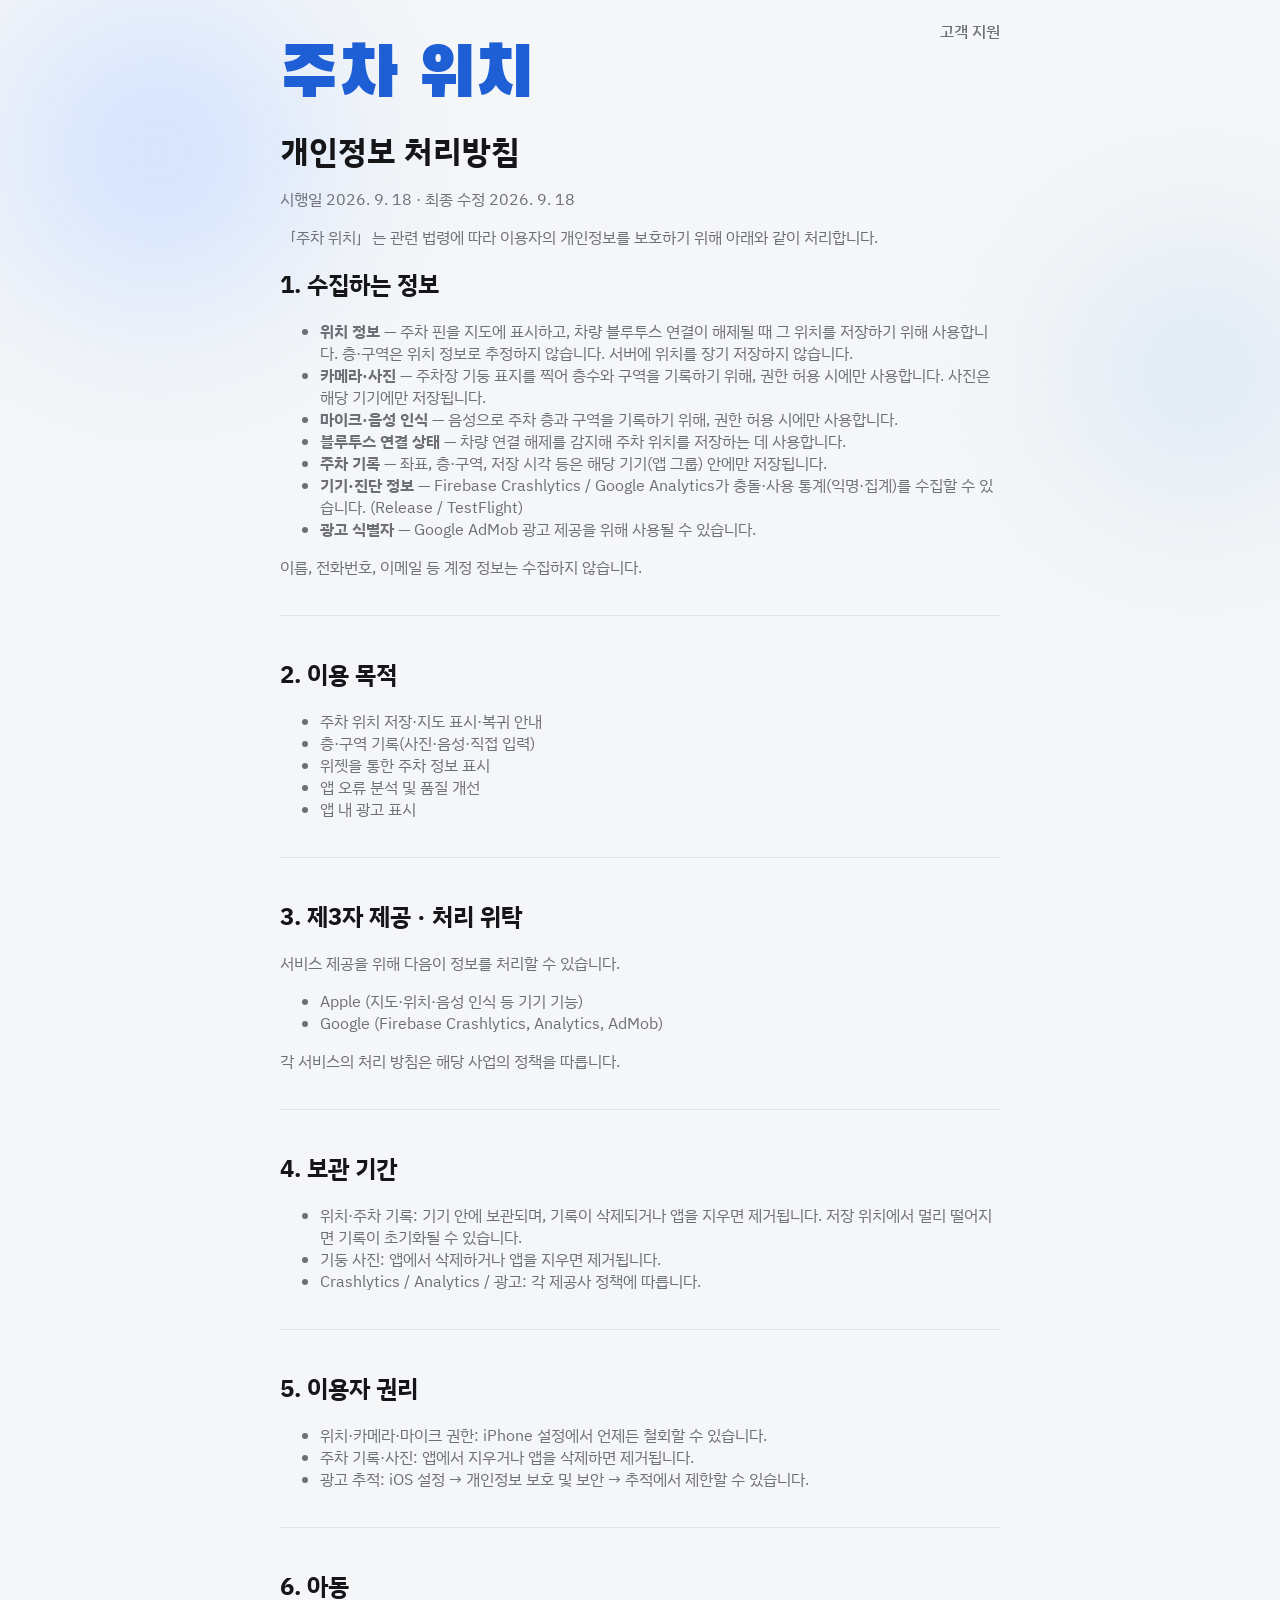
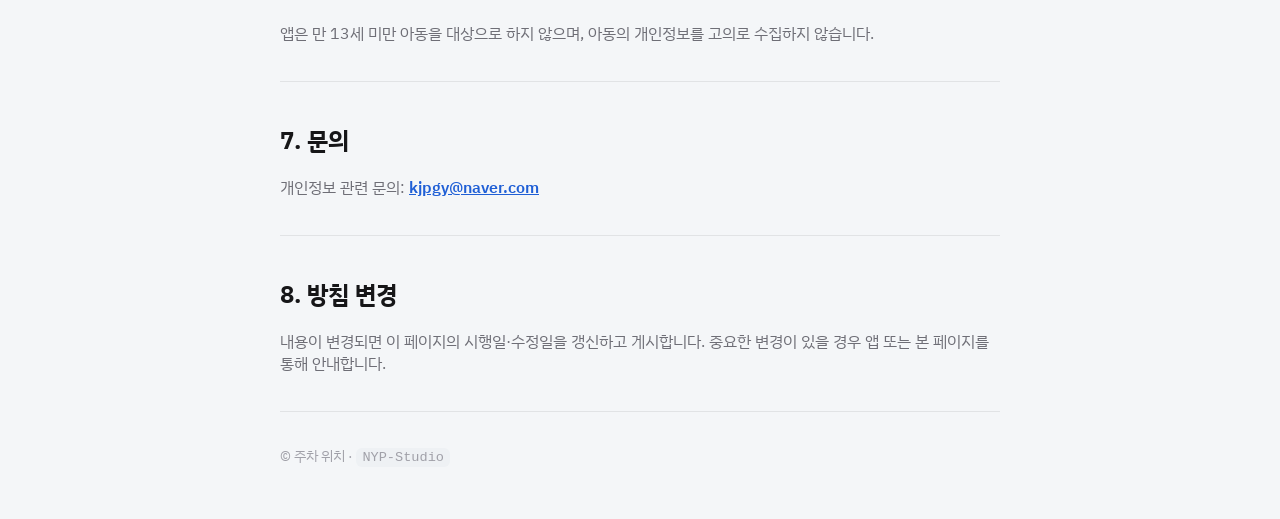
==== privacy.html @ a735e763 "주차 위치 App Store 고객지원·개인정보 페이지를 추가한다. Co-authored-by: Cursor <cursoragent@cursor.com>" ====
<!DOCTYPE html>
<html lang="ko">
<head>
  <meta charset="utf-8" />
  <meta name="viewport" content="width=device-width, initial-scale=1" />
  <meta name="color-scheme" content="light dark" />
  <meta name="theme-color" media="(prefers-color-scheme: light)" content="#f4f6f8" />
  <meta name="theme-color" media="(prefers-color-scheme: dark)" content="#121214" />
  <title>주차 위치 · 개인정보 처리방침</title>
  <meta name="description" content="주차 위치 앱 개인정보 처리방침" />
  <base href="/carlocation/" />
  <link rel="preconnect" href="https://fonts.googleapis.com" />
  <link rel="preconnect" href="https://fonts.gstatic.com" crossorigin />
  <link href="https://fonts.googleapis.com/css2?family=Black+Han+Sans&family=IBM+Plex+Sans+KR:wght@400;500;600;700&display=swap" rel="stylesheet" />
  <link rel="stylesheet" href="/carlocation/styles.css" />
  <style>
    html, body { margin: 0; background: #f4f6f8; color: #161618; font-family: "IBM Plex Sans KR", "Apple SD Gothic Neo", sans-serif; }
    .atmosphere { position: fixed; inset: 0; pointer-events: none; z-index: 0; overflow: hidden; }
    .blob-a, .blob-b { position: absolute; border-radius: 50%; filter: blur(48px); }
    .blob-a { width: 70vw; max-width: 520px; height: 70vw; max-height: 520px; top: -12%; left: -8%; background: radial-gradient(circle, #cfe0ff, transparent 68%); }
    .blob-b { width: 55vw; max-width: 420px; height: 55vw; max-height: 420px; right: -10%; top: 18%; background: radial-gradient(circle, #dce8f4, transparent 70%); }
    .topbar, .stage, .site-foot { position: relative; z-index: 1; width: min(720px, calc(100% - 2rem)); margin: 0 auto; }
    .topbar { padding: 1.25rem 0 0; display: flex; justify-content: flex-end; }
    .privacy-link { color: #6e6e76; text-decoration: none; font-weight: 500; }
    .brand-mark { margin: 0 0 1.1rem; font-family: "Black Han Sans", sans-serif; font-size: clamp(2.6rem, 9vw, 4.4rem); line-height: 1; color: #1f5fd6; }
    h1 { margin: 0 0 0.85rem; font-size: clamp(1.55rem, 4.2vw, 2rem); }
    .lead, .meta, .policy p, .policy ul { color: #6e6e76; }
    .policy section { padding: 1.35rem 0; border-top: 1px solid rgba(22,22,24,0.08); }
    .policy section:first-child { border-top: none; padding-top: 0; }
    .policy a { color: #1f5fd6; font-weight: 600; }
    .site-foot { padding: 1.25rem 0 2.5rem; border-top: 1px solid rgba(22,22,24,0.08); color: #a0a0a8; font-size: 0.85rem; }
    code { background: #eef1f4; padding: 0.12rem 0.4rem; border-radius: 6px; }
    @media (prefers-color-scheme: dark) {
      html, body { background: #121214; color: #f2f1ef; }
      .privacy-link, .lead, .meta, .policy p, .policy ul { color: #a8a8b0; }
      .brand-mark, .policy a { color: #7aa7ff; }
      .policy section, .site-foot { border-color: rgba(242,241,239,0.1); }
      .site-foot { color: #7a7a84; }
      code { background: #26262a; }
      .blob-a { background: radial-gradient(circle, #1a3260, transparent 68%); }
      .blob-b { background: radial-gradient(circle, #1e2836, transparent 70%); }
    }
  </style>
</head>
<body class="page-privacy">
  <div class="atmosphere" aria-hidden="true">
    <span class="blob blob-a"></span>
    <span class="blob blob-b"></span>
    <span class="grain"></span>
  </div>

  <header class="topbar">
    <a class="privacy-link" href="index.html">고객 지원</a>
  </header>

  <main class="stage stage-doc">
    <section class="hero hero-compact">
      <p class="brand-mark reveal" style="--d:0s">주차 위치</p>
      <h1 class="reveal" style="--d:0.08s">개인정보 처리방침</h1>
      <p class="meta reveal" style="--d:0.16s">시행일 2026. 9. 18 · 최종 수정 2026. 9. 18</p>
      <p class="lead reveal" style="--d:0.2s">
        「주차 위치」는 관련 법령에 따라 이용자의 개인정보를 보호하기 위해 아래와 같이 처리합니다.
      </p>
    </section>

    <article class="policy reveal" style="--d:0.28s">
      <section>
        <h2>1. 수집하는 정보</h2>
        <ul>
          <li><strong>위치 정보</strong> — 주차 핀을 지도에 표시하고, 차량 블루투스 연결이 해제될 때 그 위치를 저장하기 위해 사용합니다. 층·구역은 위치 정보로 추정하지 않습니다. 서버에 위치를 장기 저장하지 않습니다.</li>
          <li><strong>카메라·사진</strong> — 주차장 기둥 표지를 찍어 층수와 구역을 기록하기 위해, 권한 허용 시에만 사용합니다. 사진은 해당 기기에만 저장됩니다.</li>
          <li><strong>마이크·음성 인식</strong> — 음성으로 주차 층과 구역을 기록하기 위해, 권한 허용 시에만 사용합니다.</li>
          <li><strong>블루투스 연결 상태</strong> — 차량 연결 해제를 감지해 주차 위치를 저장하는 데 사용합니다.</li>
          <li><strong>주차 기록</strong> — 좌표, 층·구역, 저장 시각 등은 해당 기기(앱 그룹) 안에만 저장됩니다.</li>
          <li><strong>기기·진단 정보</strong> — Firebase Crashlytics / Google Analytics가 충돌·사용 통계(익명·집계)를 수집할 수 있습니다. (Release / TestFlight)</li>
          <li><strong>광고 식별자</strong> — Google AdMob 광고 제공을 위해 사용될 수 있습니다.</li>
        </ul>
        <p>이름, 전화번호, 이메일 등 계정 정보는 수집하지 않습니다.</p>
      </section>

      <section>
        <h2>2. 이용 목적</h2>
        <ul>
          <li>주차 위치 저장·지도 표시·복귀 안내</li>
          <li>층·구역 기록(사진·음성·직접 입력)</li>
          <li>위젯을 통한 주차 정보 표시</li>
          <li>앱 오류 분석 및 품질 개선</li>
          <li>앱 내 광고 표시</li>
        </ul>
      </section>

      <section>
        <h2>3. 제3자 제공 · 처리 위탁</h2>
        <p>서비스 제공을 위해 다음이 정보를 처리할 수 있습니다.</p>
        <ul>
          <li>Apple (지도·위치·음성 인식 등 기기 기능)</li>
          <li>Google (Firebase Crashlytics, Analytics, AdMob)</li>
        </ul>
        <p>각 서비스의 처리 방침은 해당 사업의 정책을 따릅니다.</p>
      </section>

      <section>
        <h2>4. 보관 기간</h2>
        <ul>
          <li>위치·주차 기록: 기기 안에 보관되며, 기록이 삭제되거나 앱을 지우면 제거됩니다. 저장 위치에서 멀리 떨어지면 기록이 초기화될 수 있습니다.</li>
          <li>기둥 사진: 앱에서 삭제하거나 앱을 지우면 제거됩니다.</li>
          <li>Crashlytics / Analytics / 광고: 각 제공사 정책에 따릅니다.</li>
        </ul>
      </section>

      <section>
        <h2>5. 이용자 권리</h2>
        <ul>
          <li>위치·카메라·마이크 권한: iPhone 설정에서 언제든 철회할 수 있습니다.</li>
          <li>주차 기록·사진: 앱에서 지우거나 앱을 삭제하면 제거됩니다.</li>
          <li>광고 추적: iOS 설정 → 개인정보 보호 및 보안 → 추적에서 제한할 수 있습니다.</li>
        </ul>
      </section>

      <section>
        <h2>6. 아동</h2>
        <p>앱은 만 13세 미만 아동을 대상으로 하지 않으며, 아동의 개인정보를 고의로 수집하지 않습니다.</p>
      </section>

      <section>
        <h2>7. 문의</h2>
        <p>개인정보 관련 문의: <a href="mailto:kjpgy@naver.com">kjpgy@naver.com</a></p>
      </section>

      <section>
        <h2>8. 방침 변경</h2>
        <p>내용이 변경되면 이 페이지의 시행일·수정일을 갱신하고 게시합니다. 중요한 변경이 있을 경우 앱 또는 본 페이지를 통해 안내합니다.</p>
      </section>
    </article>
  </main>

  <footer class="site-foot">
    <p>© 주차 위치 · <code>NYP-Studio</code></p>
  </footer>
</body>
</html>
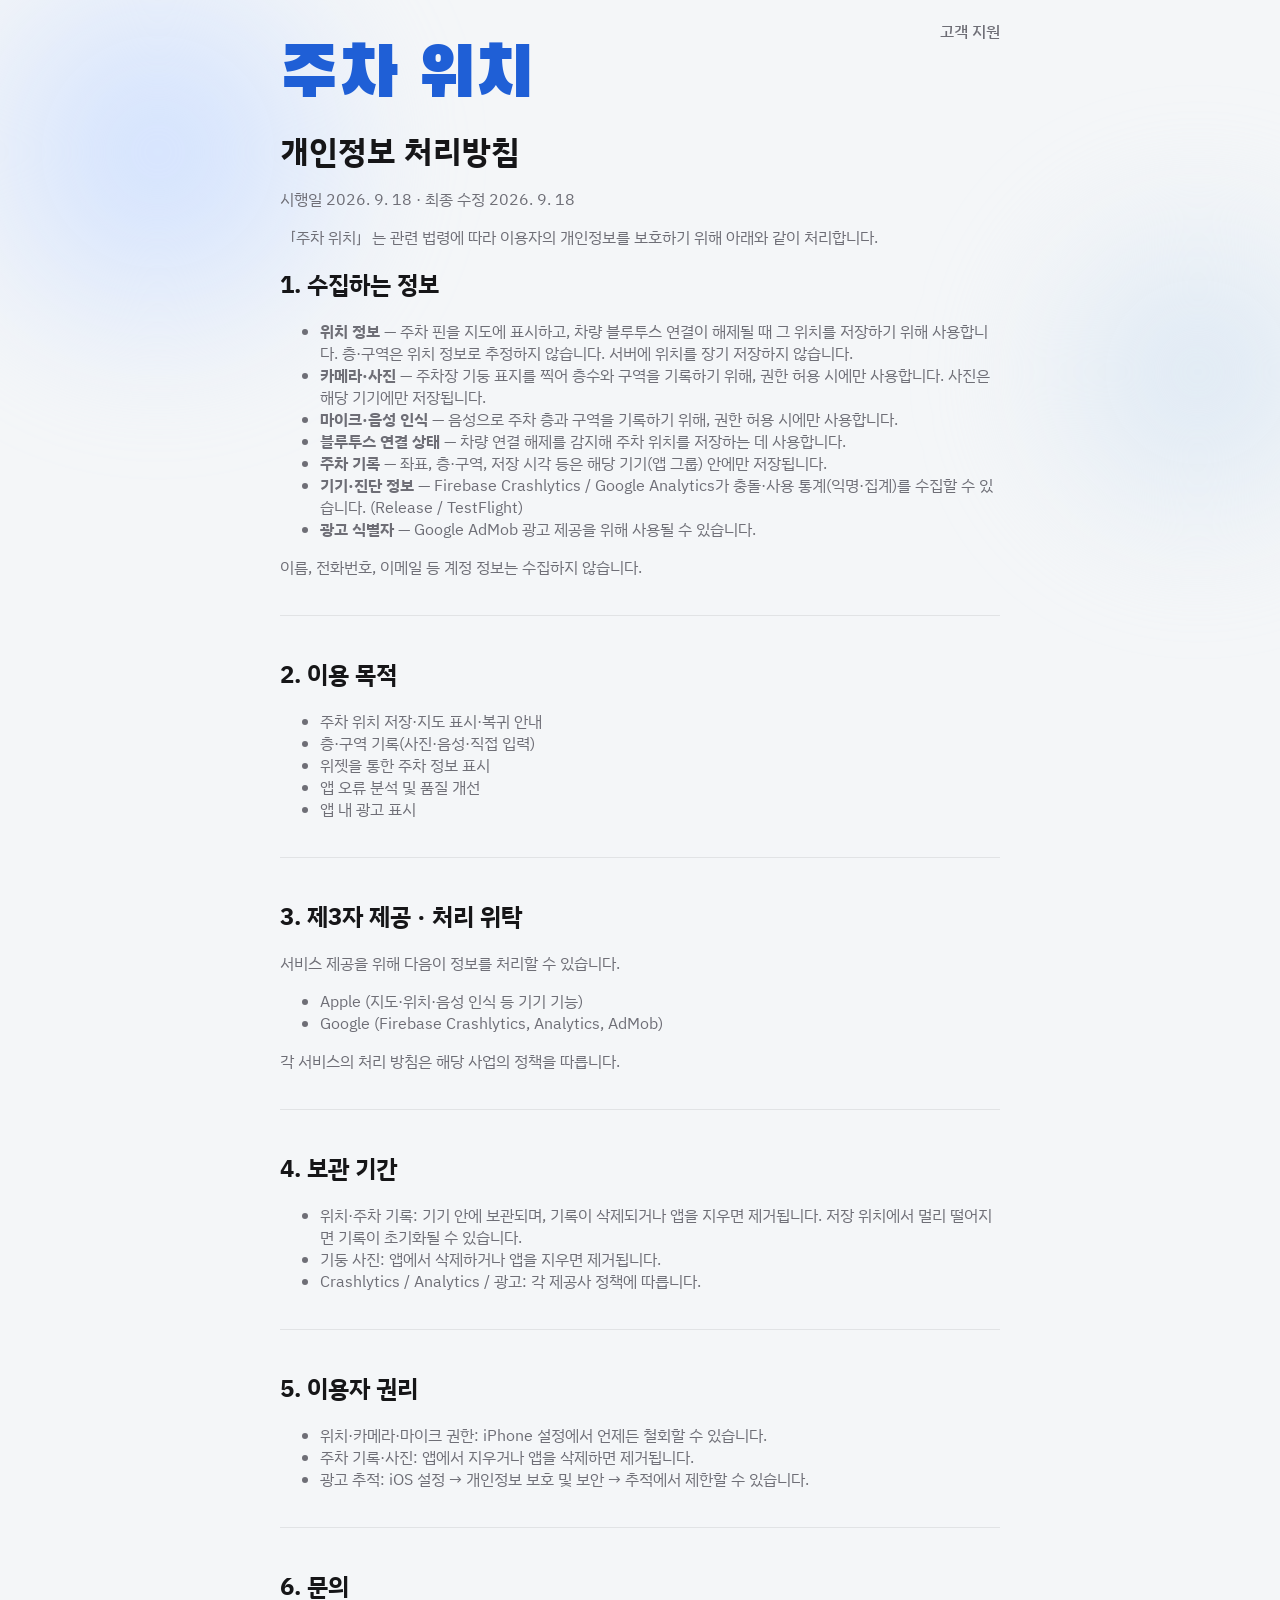
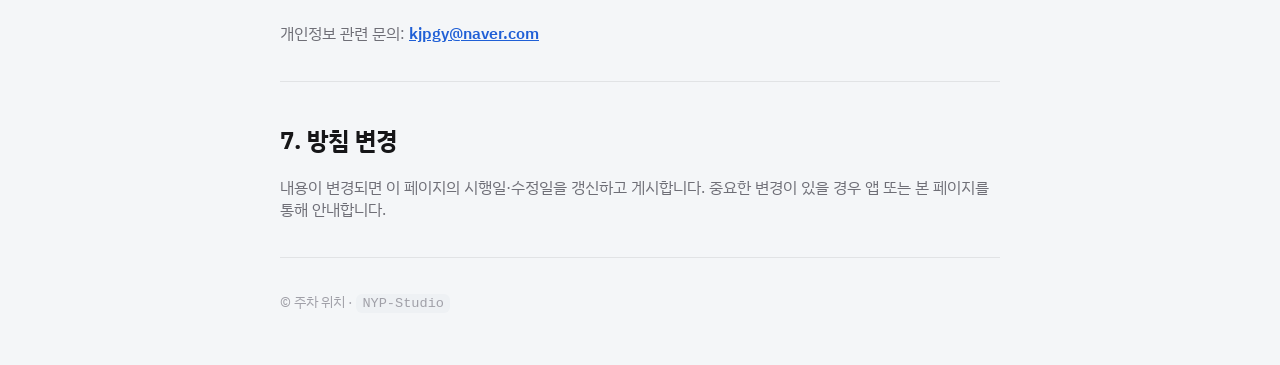
==== commit b7e09293: "개인정보 처리방침에서 불필요한 아동 관련 조항을 제거한다. Co-authored-by: Cursor <cursoragent@cursor.com>" ====
--- a/privacy.html
+++ b/privacy.html
@@ -118,17 +118,12 @@
       </section>
 
       <section>
-        <h2>6. 아동</h2>
-        <p>앱은 만 13세 미만 아동을 대상으로 하지 않으며, 아동의 개인정보를 고의로 수집하지 않습니다.</p>
-      </section>
-
-      <section>
-        <h2>7. 문의</h2>
+        <h2>6. 문의</h2>
         <p>개인정보 관련 문의: <a href="mailto:kjpgy@naver.com">kjpgy@naver.com</a></p>
       </section>
 
       <section>
-        <h2>8. 방침 변경</h2>
+        <h2>7. 방침 변경</h2>
         <p>내용이 변경되면 이 페이지의 시행일·수정일을 갱신하고 게시합니다. 중요한 변경이 있을 경우 앱 또는 본 페이지를 통해 안내합니다.</p>
       </section>
     </article>
